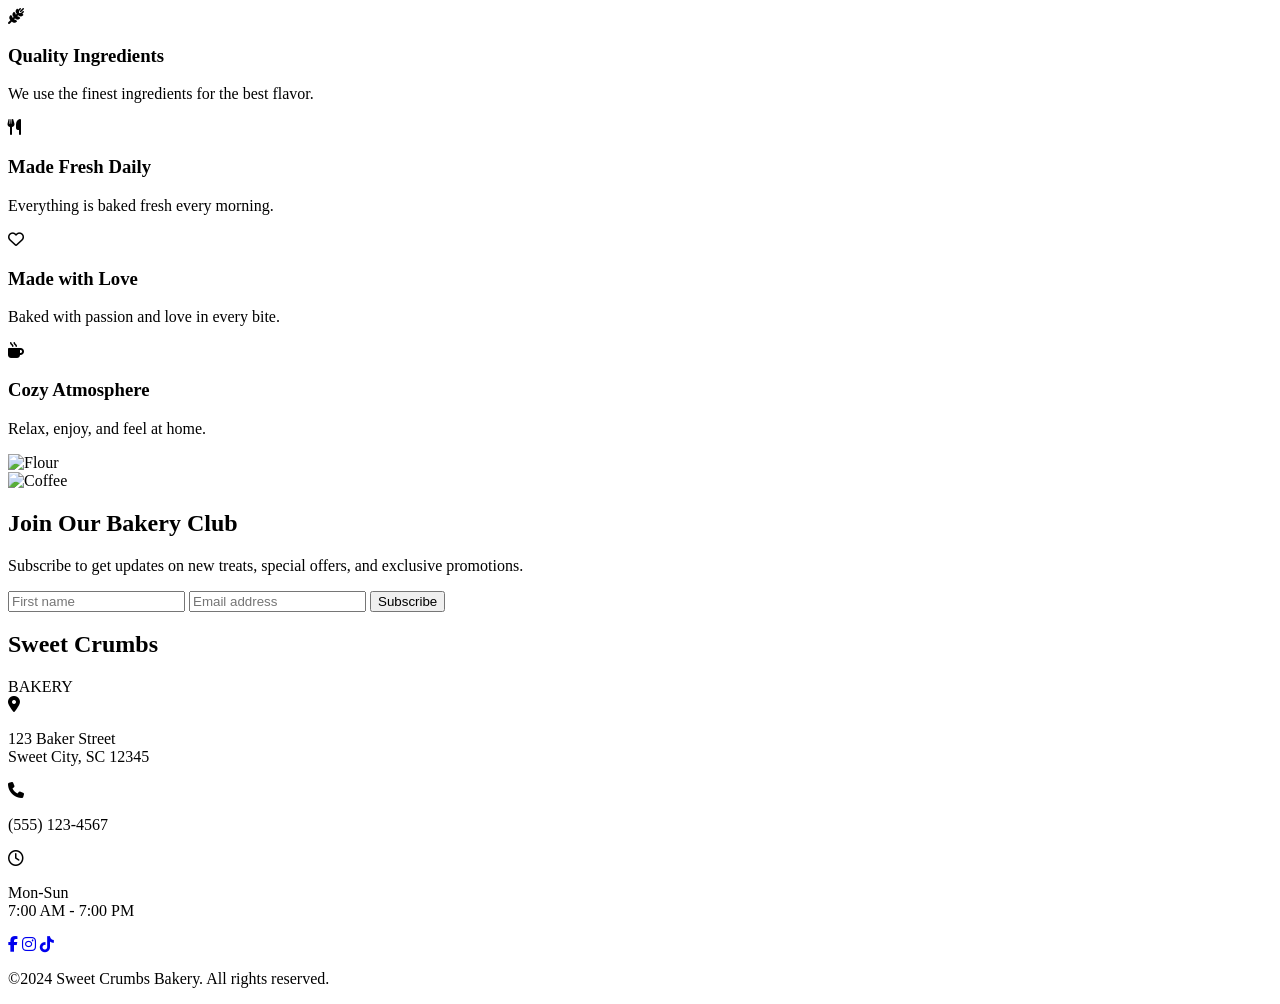
==== index.html @ a1d88586 "Add files via upload" ====
<!DOCTYPE html>
<html lang="en">

<head>

    <meta charset="UTF-8">
    <meta name="viewport" content="width=device-width, initial-scale=1.0">

    <title>Sweet Crumbs Bakery</title>

    <!-- Google Fonts -->
    <link rel="preconnect" href="https://fonts.googleapis.com">

    <link rel="preconnect" href="https://fonts.gstatic.com" crossorigin>

    <link href="https://fonts.googleapis.com/css2?family=Playfair+Display:wght@500;600;700&family=Poppins:wght@300;400;500;600&display=swap"
        rel="stylesheet">

    <!-- Font Awesome -->

    <link rel="stylesheet"
        href="https://cdnjs.cloudflare.com/ajax/libs/font-awesome/6.7.2/css/all.min.css">

    <link rel="stylesheet" href="style.css">
     
</head>

<body>

   
    <!-- ================= FEATURES ================= -->

    <section class="features">

        <div class="feature">

            <i class="fa-solid fa-wheat-awn"></i>

            <h3>

                Quality Ingredients

            </h3>

            <p>

                We use the finest
                ingredients for the best flavor.

            </p>

        </div>

        <div class="feature">

<i class="fa-solid fa-utensils"></i>

<h3>

                Made Fresh Daily

            </h3>

            <p>

                Everything is baked
                fresh every morning.

            </p>

        </div>

        <div class="feature">

            <i class="fa-regular fa-heart"></i>

            <h3>

                Made with Love

            </h3>

            <p>

                Baked with passion
                and love in every bite.

            </p>

        </div>

        <div class="feature">

            <i class="fa-solid fa-mug-hot"></i>

            <h3>

                Cozy Atmosphere

            </h3>

            <p>

                Relax,
                enjoy,
                and feel at home.

            </p>

        </div>

        <div class="feature-image">

<img src="img/flor1.png" alt="Flour">
        </div>

    </section>

    <!-- ================= JOIN ================= -->

    <section class="join">

        <div class="join-image">

<img src="img/Coffee.png" alt="Coffee">        </div>

        <div class="join-content">

            <h2>

                Join Our Bakery Club

            </h2>

            <p>

                Subscribe to get updates on new treats,
                special offers,
                and exclusive promotions.

            </p>

            <form id="subscribeForm">

                <input
                    id="name"
                    type="text"
                    placeholder="First name">

                <input
                    id="email"
                    type="email"
                    placeholder="Email address">

                <button type="submit">
                   Subscribe
               </button>
               
            </form>

        </div>

    </section>

    <!-- ================= FOOTER ================= -->

    <footer>

        <div class="footer-grid">

            <div class="footer-logo">

                <h2>

                    Sweet Crumbs

                </h2>

                <span>BAKERY</span>

            </div>

            <div>

                <i class="fa-solid fa-location-dot"></i>

                <p>

                    123 Baker Street

                    <br>

                    Sweet City, SC 12345

                </p>

            </div>

            <div>

                <i class="fa-solid fa-phone"></i>

                <p>

                    (555) 123-4567

                </p>

            </div>

            <div>

                <i class="fa-regular fa-clock"></i>

                <p>

                    Mon-Sun

                    <br>

                    7:00 AM - 7:00 PM

                </p>

            </div>

            <div class="social">

                <a href="#"><i class="fa-brands fa-facebook-f"></i></a>

                <a href="#"><i class="fa-brands fa-instagram"></i></a>

                <a href="#"><i class="fa-brands fa-tiktok"></i></a>

            </div>

        </div>

        <p class="copy">

            ©2024 Sweet Crumbs Bakery.
            All rights reserved.

        </p>

    </footer>

    <script src="script.js"></script>

</body>

</html>
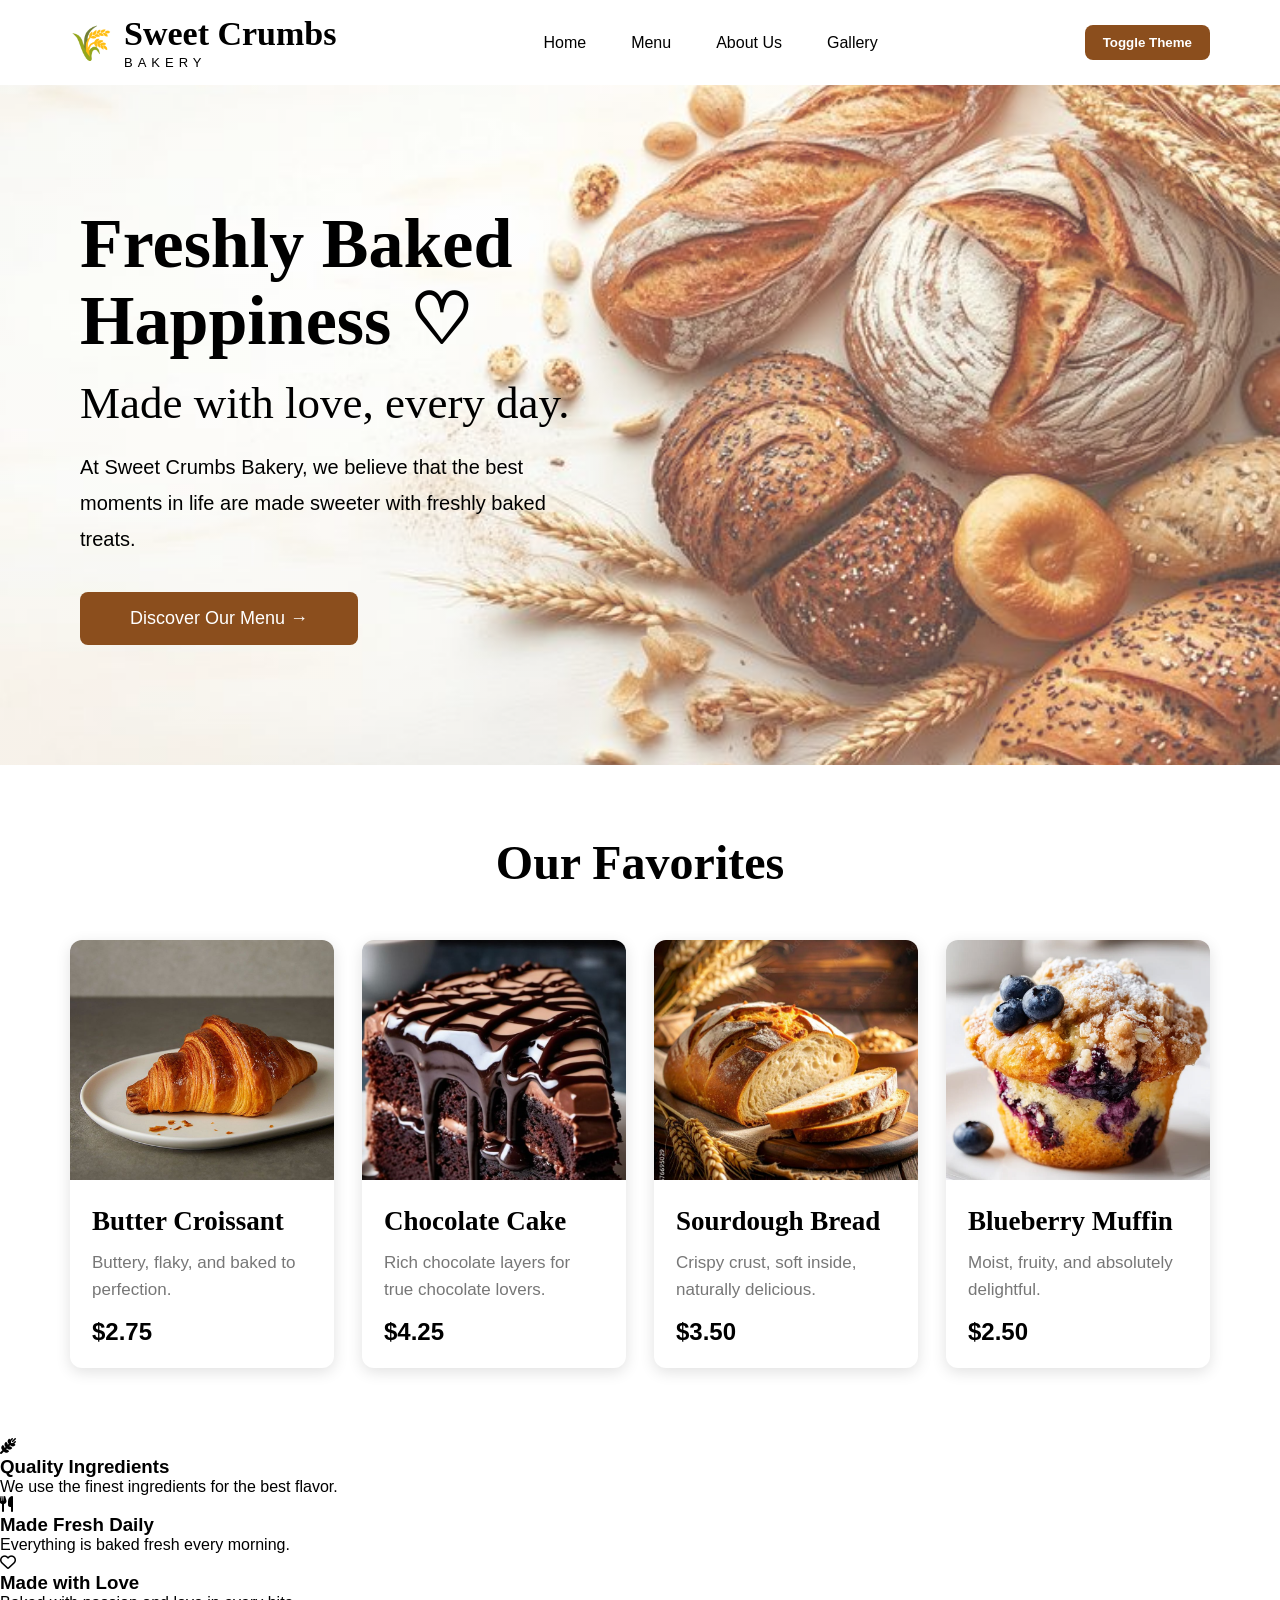
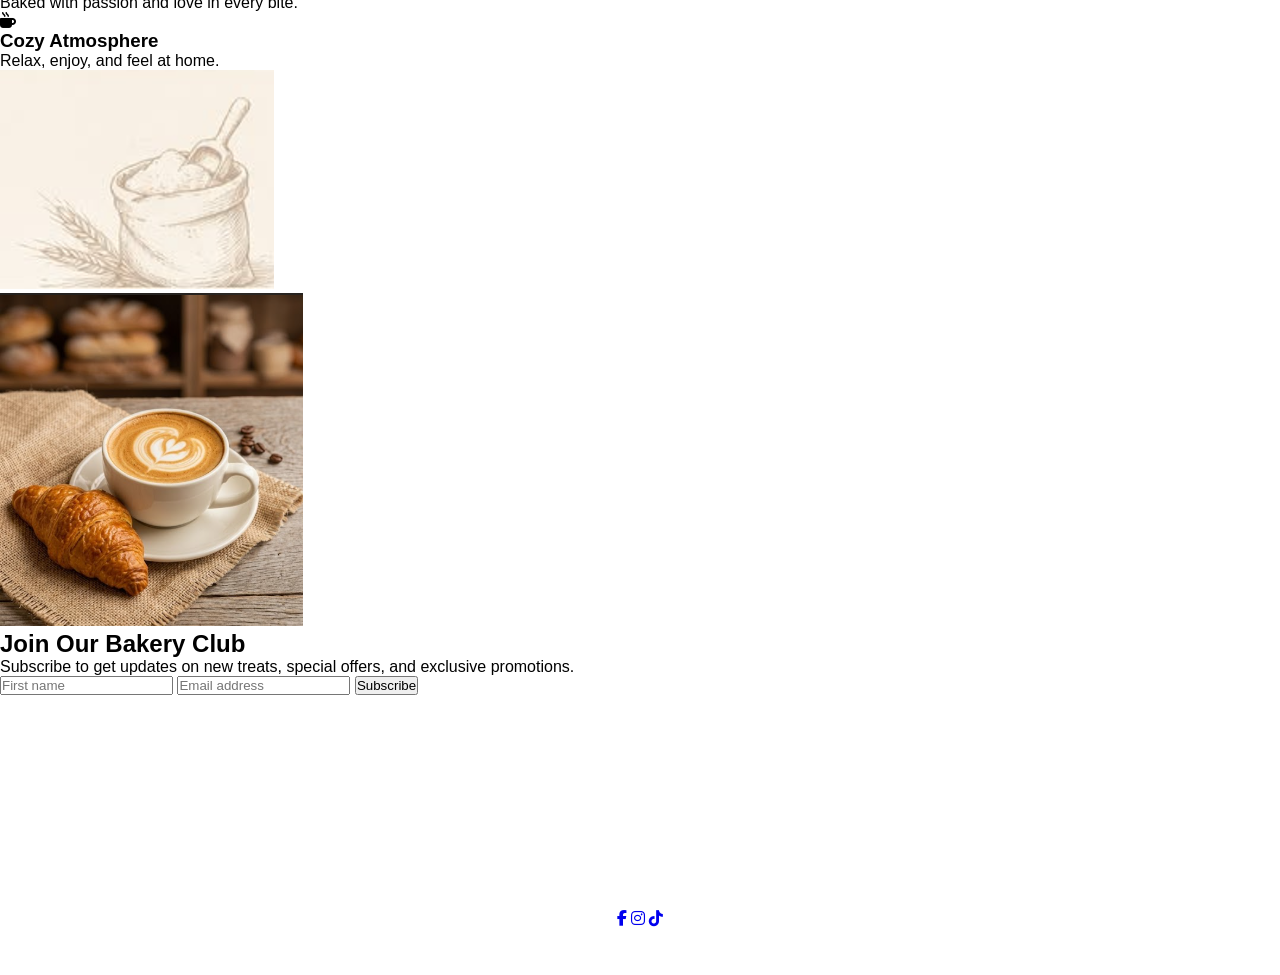
==== commit 89820ea8: "Add files via upload" ====
--- a/index.html
+++ b/index.html
@@ -2,7 +2,19 @@
 <html lang="en">
 
 <head>
-
+ <meta charset="UTF-8">
+    <meta name="viewport" content="width=device-width, initial-scale=1.0">
+    <title>Sweet Crumbs Bakery</title>
+
+<link rel="stylesheet" href="css/variables.css">
+<link rel="stylesheet" href="css/style.css">
+<link rel="stylesheet" href="css/responsive.css">
+
+    <link rel="preconnect" href="https://fonts.googleapis.com">
+    <link rel="preconnect" href="https://fonts.gstatic.com" crossorigin>
+
+    <link href="https://fonts.googleapis.com/css2?family=Playfair+Display:wght@400;600;700&family=Poppins:wght@300;400;500;600&family=Great+Vibes&display=swap" 
+    rel="stylesheet">
     <meta charset="UTF-8">
     <meta name="viewport" content="width=device-width, initial-scale=1.0">
 
@@ -27,7 +39,187 @@
 
 <body>
 
-   
+    <!-- ================= HEADER ================= -->
+
+    <header>
+
+        <div class="logo">
+
+           <div class="logo-icon">
+    🌾
+         </div>
+
+            <div class="logo-text">
+                <h2>Sweet Crumbs</h2>
+                <span>BAKERY</span>
+            </div>
+
+        </div>
+
+    <nav class="navbar">
+        <ul class="nav-links">
+            <li><a href="#" class="active">Home</a></li>
+            <li><a href="#">Menu</a></li>
+            <li><a href="#">About Us</a></li>
+            <li><a href="#">Gallery</a></li>
+        </ul>
+    </nav>
+
+    <button id="theme-toggle">Toggle Theme</button>
+
+    <div class="menu-btn">
+        <div></div>
+    </div>
+
+</header>
+
+
+
+
+    <!-- ================= HERO ================= -->
+
+    <section class="hero">
+
+        <div class="overlay">
+
+            <div class="hero-content">
+
+                <h1>
+                    Freshly Baked
+                    <br>
+                    Happiness ♡
+                </h1>
+
+                <h3>
+                    Made with love, every day.
+                </h3>
+
+                <p>
+
+                    At Sweet Crumbs Bakery, we believe that the
+                    best moments in life are made sweeter with
+                    freshly baked treats.
+
+                </p>
+                <a href="#" class="hero-btn">
+                    Discover Our Menu →
+                </a>
+
+            </div>
+
+        </div>
+
+    </section>
+
+
+
+
+
+
+    <!-- ================= FAVORITES ================= -->
+
+    <section class="favorites">
+
+        <h2>Our Favorites</h2>
+
+        <div class="cards">
+
+            <!-- Card 1 -->
+
+            <div class="card">
+
+                <img src="img/corissant.jpg" alt="Croissant">
+
+                <div class="card-body">
+
+                    <h3>Butter Croissant</h3>
+
+                    <p>
+                        Buttery, flaky, and baked to perfection.
+                    </p>
+
+                    <span>$2.75</span>
+
+                </div>
+
+            </div>
+
+
+
+            <!-- Card 2 -->
+
+            <div class="card">
+
+                <img src="img/cake.jpg" alt="Cake">
+
+                <div class="card-body">
+
+                    <h3>Chocolate Cake</h3>
+
+                    <p>
+                        Rich chocolate layers for true chocolate lovers.
+                    </p>
+
+                    <span>$4.25</span>
+
+                </div>
+
+            </div>
+
+
+
+            <!-- Card 3 -->
+
+            <div class="card">
+
+                <img src="img/bread.jpg" alt="Bread">
+
+                <div class="card-body">
+
+                    <h3>Sourdough Bread</h3>
+
+                    <p>
+                        Crispy crust, soft inside, naturally delicious.
+                    </p>
+
+                    <span>$3.50</span>
+
+                </div>
+
+            </div>
+
+
+
+
+            <!-- Card 4 -->
+
+            <div class="card">
+
+                <img src="img/muffin.jpg" alt="Muffin">
+
+                <div class="card-body">
+
+                    <h3>Blueberry Muffin</h3>
+
+                    <p>
+                        Moist, fruity, and absolutely delightful.
+                    </p>
+
+                    <span>$2.50</span>
+
+                </div>
+
+            </div>
+
+        </div>
+
+    </section>
+  <script src="js/theme.js"></script>
+<script src="js/main.js"></script>
+
+
+
+
     <!-- ================= FEATURES ================= -->
 
     <section class="features">
--- a/css/style.css
+++ b/css/style.css
@@ -0,0 +1,482 @@
+/* ================= RESET ================= */
+
+*{
+    margin:0;
+    padding:0;
+    box-sizing:border-box;
+}
+
+body{
+    font-family:'Poppins',sans-serif;
+    background:var(--bg-color);
+    color:var(--text-color);
+    transition:.3s;
+}
+
+/*================ HEADER ================*/
+
+header{
+    width:100%;
+    height:85px;
+    background:var(--header-bg);
+    display:flex;
+    justify-content:space-between;
+    align-items:center;
+    padding:0 70px;
+    box-shadow:var(--shadow);
+    position:fixed;
+    top:0;
+    left:0;
+    z-index:1000;
+    transition:.3s;
+}
+
+/*================ LOGO ================*/
+
+.logo{
+    display:flex;
+    align-items:center;
+    gap:12px;
+}
+
+.logo-icon{
+    font-size:34px;
+}
+
+.logo-text h2{
+    font-family:'Playfair Display',serif;
+    font-size:34px;
+    color:var(--text-color);
+}
+
+.logo-text span{
+    font-size:13px;
+    letter-spacing:5px;
+    color:var(--secondary);
+}
+
+/*================ NAVBAR ================*/
+
+.navbar ul{
+    display:flex;
+    list-style:none;
+    gap:45px;
+}
+
+.navbar a{
+    text-decoration:none;
+    color:var(--text-color);
+    font-weight:500;
+    transition:.3s;
+}
+
+.navbar a:hover,
+.navbar a.active{
+    color:var(--primary);
+    border-bottom:2px solid var(--primary);
+    padding-bottom:4px;
+}
+
+/*================ STICKY NAVBAR ================*/
+
+.navbar.sticky{
+    position:fixed;
+    top:0;
+    left:0;
+    width:100%;
+    background:#8b4e1d;
+    box-shadow:var(--shadow);
+    padding:20px;
+}
+
+/*================ THEME BUTTON ================*/
+
+#theme-toggle{
+ background:#8b4e1d;
+     color:#fff;
+    border:none;
+    padding:10px 18px;
+    border-radius:8px;
+    cursor:pointer;
+    font-weight:600;
+    transition:.3s;
+}
+
+#theme-toggle:hover{
+    background:var(--primary-hover);
+}
+
+/*================ MENU BUTTON ================*/
+
+.menu-btn{
+    display:none;
+    flex-direction:column;
+    justify-content:center;
+    gap:6px;
+    width:35px;
+    cursor:pointer;
+}
+
+.menu-btn div{
+    width:100%;
+    height:4px;
+    background:#8b4e1d;
+    border-radius:5px;
+    position:relative;
+}
+
+.menu-btn div::before,
+.menu-btn div::after{
+    content:"";
+    position:absolute;
+    width:100%;
+    height:4px;
+    background:var(--text-color);
+    border-radius:5px;
+}
+
+.menu-btn div::before{
+    top:-10px;
+}
+
+.menu-btn div::after{
+    top:10px;
+}
+
+/*================ HERO ================*/
+
+.hero{
+    margin-top:85px;
+    width:100%;
+    height:680px;
+    background-image:
+        linear-gradient(rgba(255,255,255,.25),rgba(255,255,255,.25)),
+        url("../images/bakery t1.1.jpg");
+    background-size:cover;
+    background-position:center;
+    display:flex;
+    align-items:center;
+}
+
+.hero-content{
+    width:500px;
+    margin-left:80px;
+}
+
+.hero-content h1{
+    font-family:'Playfair Display',serif;
+    font-size:70px;
+    line-height:1.1;
+    color:var(--text-color);
+    margin-bottom:18px;
+}
+
+.hero-content h3{
+    font-family:'Great Vibes',cursive;
+    font-size:45px;
+    color:var(--secondary);
+    margin-bottom:20px;
+    font-weight:400;
+}
+
+.hero-content p{
+    font-size:20px;
+    line-height:1.8;
+    color:var(--text-color);
+    margin-bottom:35px;
+}
+
+.hero-btn{
+    display:inline-flex;
+    align-items:center;
+    justify-content:center;
+    gap:10px;
+    text-decoration:none;
+    background:#8b4e1d;
+    color:#fff;
+    padding:16px 50px;
+    border-radius:8px;
+    font-size:18px;
+    transition:.3s;
+}
+
+.hero-btn:hover{
+    background:#8b4e1d;
+}
+
+/*================ FAVORITES ================*/
+
+.favorites{
+    padding:70px;
+    background:var(--bg-color);
+}
+
+.favorites h2{
+    text-align:center;
+    font-family:'Playfair Display',serif;
+    font-size:48px;
+    color:var(--text-color);
+    margin-bottom:50px;
+}
+
+.cards{
+    display:grid;
+    grid-template-columns:repeat(4,1fr);
+    gap:28px;
+}
+
+.card{
+    background:var(--card-bg);
+    border-radius:12px;
+    overflow:hidden;
+    box-shadow:0 4px 15px rgba(0,0,0,.12);
+    transition:.3s;
+}
+
+.card:hover{
+    transform:translateY(-8px);
+}
+
+.card img{
+    width:100%;
+    height:240px;
+    object-fit:cover;
+}
+
+.card-body{
+    padding:22px;
+}
+
+.card-body h3{
+    font-family:'Playfair Display',serif;
+    font-size:27px;
+    color:var(--text-color);
+    margin-bottom:12px;
+}
+
+.card-body p{
+    font-size:17px;
+    line-height:1.6;
+    color:#777;
+    margin-bottom:15px;
+}
+
+.card-body span{
+    color:var(--primary);
+    font-size:24px;
+    font-weight:bold;
+}
+/*================ ABOUT =================*/
+
+.about{
+    padding:80px 70px;
+    background:var(--card-bg);
+}
+
+.about-container{
+    display:grid;
+    grid-template-columns:1fr 1fr;
+    gap:60px;
+    align-items:center;
+}
+
+.about img{
+    width:100%;
+    border-radius:15px;
+    box-shadow:var(--shadow);
+}
+
+.about-text h2{
+    font-family:'Playfair Display',serif;
+    font-size:48px;
+    margin-bottom:20px;
+    color:var(--text-color);
+}
+
+.about-text p{
+    font-size:18px;
+    line-height:1.9;
+    color:var(--text-color);
+    margin-bottom:18px;
+}
+
+/*================ GALLERY =================*/
+
+.gallery{
+    padding:80px 70px;
+    background:var(--bg-color);
+}
+
+.gallery h2{
+    text-align:center;
+    font-size:48px;
+    font-family:'Playfair Display',serif;
+    margin-bottom:50px;
+}
+
+.gallery-grid{
+    display:grid;
+    grid-template-columns:repeat(3,1fr);
+    gap:20px;
+}
+
+.gallery-grid img{
+    width:100%;
+    height:280px;
+    object-fit:cover;
+    border-radius:12px;
+    cursor:pointer;
+    transition:.3s;
+}
+
+.gallery-grid img:hover{
+    transform:scale(1.05);
+}
+
+/*================ TESTIMONIALS =================*/
+
+.testimonials{
+    padding:80px 70px;
+    background:var(--card-bg);
+}
+
+.testimonials h2{
+    text-align:center;
+    font-size:48px;
+    font-family:'Playfair Display',serif;
+    margin-bottom:50px;
+}
+
+.testimonial-container{
+    display:grid;
+    grid-template-columns:repeat(3,1fr);
+    gap:30px;
+}
+
+.testimonial{
+    background:var(--bg-color);
+    padding:30px;
+    border-radius:12px;
+    box-shadow:var(--shadow);
+}
+
+.testimonial p{
+    line-height:1.8;
+    margin-bottom:20px;
+}
+
+.testimonial h4{
+    color:var(--primary);
+}
+
+/*================ CONTACT =================*/
+
+.contact{
+    padding:80px 70px;
+    background:var(--bg-color);
+}
+
+.contact h2{
+    text-align:center;
+    font-size:48px;
+    font-family:'Playfair Display',serif;
+    margin-bottom:50px;
+}
+
+.contact form{
+    max-width:700px;
+    margin:auto;
+    display:flex;
+    flex-direction:column;
+    gap:20px;
+}
+
+.contact input,
+.contact textarea{
+    padding:16px;
+    border:1px solid #ccc;
+    border-radius:8px;
+    background:var(--card-bg);
+    color:var(--text-color);
+    font-size:16px;
+}
+
+.contact textarea{
+    resize:none;
+    height:180px;
+}
+
+.contact button{
+    background:var(--primary);
+    color:#fff;
+    border:none;
+    padding:16px;
+    border-radius:8px;
+    cursor:pointer;
+    font-size:18px;
+    transition:.3s;
+}
+
+.contact button:hover{
+    background:#8b4e1d;
+}
+
+/*================ FOOTER =================*/
+
+footer{
+    background:var(--primary);
+    color:#fff;
+    text-align:center;
+    padding:30px 20px;
+}
+
+footer p{
+    font-size:15px;
+    letter-spacing:1px;
+}
+
+/*================ DARK MODE =================*/
+
+[data-theme="dark"] .card{
+    border:1px solid rgba(255,255,255,.08);
+}
+
+[data-theme="dark"] .navbar a{
+    color:var(--text-color);
+}
+
+[data-theme="dark"] .hero{
+    background-image:
+    linear-gradient(rgba(0,0,0,.45),rgba(0,0,0,.45)),
+    url("../images/bakery t1.1.jpg");
+}
+
+[data-theme="dark"] .card-body p{
+    color:#ddd;
+}
+
+[data-theme="dark"] .menu-btn div,
+[data-theme="dark"] .menu-btn div::before,
+[data-theme="dark"] .menu-btn div::after{
+    background:var(--text-color);
+}
+
+/*================ TRANSITIONS =================*/
+
+body,
+header,
+.card,
+.hero-btn,
+.navbar,
+.navbar a,
+.logo-text h2,
+.logo-text span,
+.hero-content h1,
+.hero-content h3,
+.hero-content p,
+.about,
+.gallery,
+.contact,
+footer{
+    transition:.3s ease;
+}
--- a/css/responsive.css
+++ b/css/responsive.css
@@ -0,0 +1,226 @@
+/* ===========================
+   RESPONSIVE
+=========================== */
+
+/* ========= Large Tablets ========= */
+
+@media (max-width:1100px){
+
+    header{
+        padding:0 40px;
+    }
+
+    .hero-content{
+        width:450px;
+    }
+
+    .hero-content h1{
+        font-size:55px;
+    }
+
+    .cards{
+        grid-template-columns:repeat(2,1fr);
+    }
+
+    .about-container{
+        grid-template-columns:1fr;
+        text-align:center;
+    }
+
+    .gallery-grid{
+        grid-template-columns:repeat(2,1fr);
+    }
+
+    .testimonial-container{
+        grid-template-columns:repeat(2,1fr);
+    }
+
+}
+
+/* ========= Tablets ========= */
+
+@media (max-width:768px){
+
+    header{
+        height:75px;
+        padding:0 20px;
+    }
+
+    /* Navigation */
+
+    .navbar{
+        position:absolute;
+        top:75px;
+        left:0;
+        width:100%;
+        background:var(--header-bg);
+        display:none;
+        box-shadow:var(--shadow);
+    }
+
+    .navbar.active{
+        display:block;
+    }
+
+    .navbar ul{
+        flex-direction:column;
+        gap:0;
+    }
+
+    .navbar ul li{
+        border-bottom:1px solid rgba(0,0,0,.08);
+    }
+
+    .navbar ul li a{
+        display:block;
+        padding:18px 20px;
+    }
+
+    .menu-btn{
+        display:flex;
+    }
+
+    /* Hero */
+
+    .hero{
+        margin-top:75px;
+        height:auto;
+        padding:90px 20px;
+        justify-content:center;
+        text-align:center;
+    }
+
+    .hero-content{
+        width:100%;
+        margin:0;
+    }
+
+    .hero-content h1{
+        font-size:42px;
+    }
+
+    .hero-content h3{
+        font-size:32px;
+    }
+
+    .hero-content p{
+        font-size:17px;
+    }
+
+    .hero-btn{
+        width:100%;
+        max-width:320px;
+    }
+
+    /* Favorites */
+
+    .favorites{
+        padding:50px 20px;
+    }
+
+    .cards{
+        grid-template-columns:1fr;
+    }
+
+    /* About */
+
+    .about{
+        padding:50px 20px;
+    }
+
+    .about-container{
+        grid-template-columns:1fr;
+        gap:30px;
+    }
+
+    .about-text{
+        text-align:center;
+    }
+
+    .about-text h2{
+        font-size:38px;
+    }
+
+    /* Gallery */
+
+    .gallery{
+        padding:50px 20px;
+    }
+
+    .gallery-grid{
+        grid-template-columns:1fr;
+    }
+
+    /* Testimonials */
+
+    .testimonials{
+        padding:50px 20px;
+    }
+
+    .testimonial-container{
+        grid-template-columns:1fr;
+    }
+
+    /* Contact */
+
+    .contact{
+        padding:50px 20px;
+    }
+
+}
+
+/* ========= Mobile ========= */
+
+@media (max-width:480px){
+
+    .logo-text h2{
+        font-size:24px;
+    }
+
+    .logo-text span{
+        font-size:10px;
+        letter-spacing:3px;
+    }
+
+    .hero-content h1{
+        font-size:34px;
+    }
+
+    .hero-content h3{
+        font-size:28px;
+    }
+
+    .hero-content p{
+        font-size:16px;
+    }
+
+    .favorites h2,
+    .about h2,
+    .gallery h2,
+    .testimonials h2,
+    .contact h2{
+        font-size:34px;
+    }
+
+    .card-body h3{
+        font-size:22px;
+    }
+
+    .gallery-grid img{
+        height:220px;
+    }
+
+    .testimonial{
+        padding:20px;
+    }
+
+    .contact input,
+    .contact textarea{
+        font-size:15px;
+    }
+
+    .contact button{
+        width:100%;
+    }
+
+}
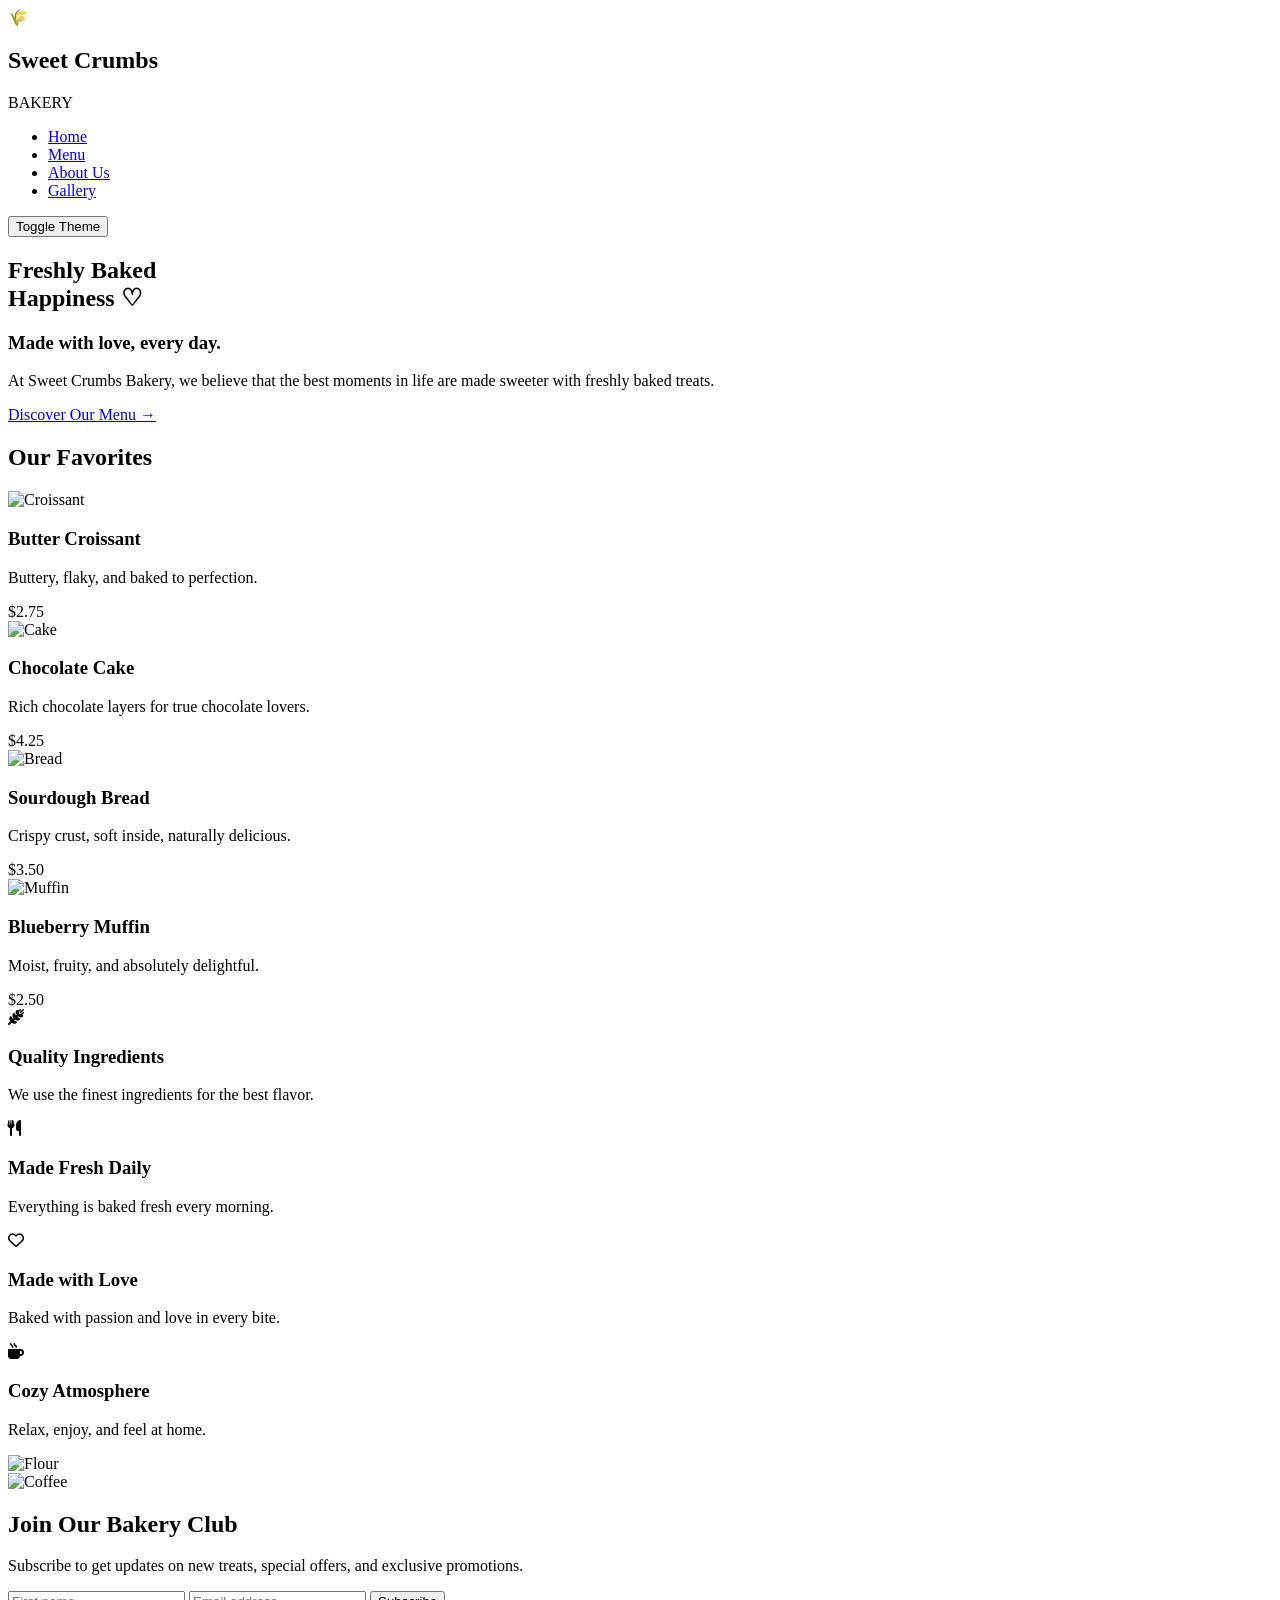
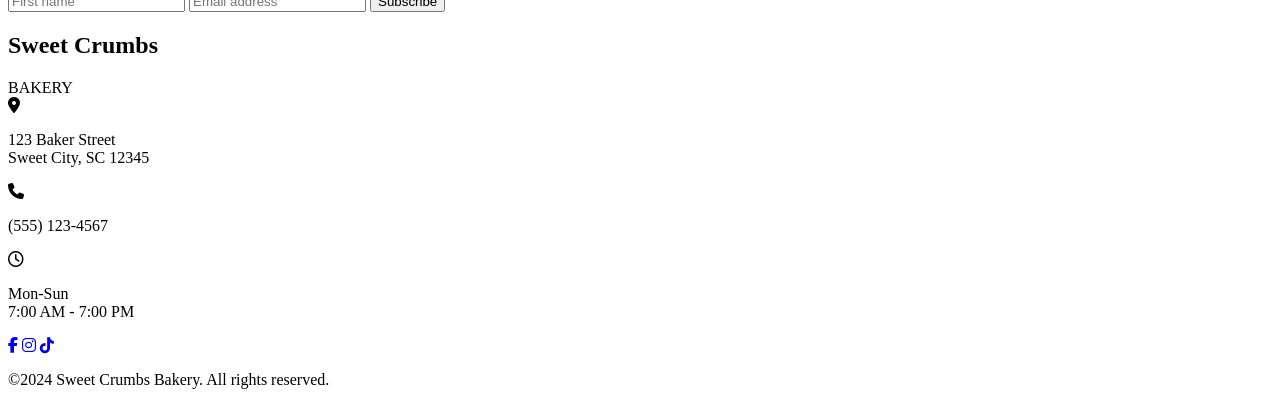
==== commit 54a699d5: "Add files via upload" ====
--- a/index.html
+++ b/index.html
@@ -6,9 +6,6 @@
     <meta name="viewport" content="width=device-width, initial-scale=1.0">
     <title>Sweet Crumbs Bakery</title>
 
-<link rel="stylesheet" href="css/variables.css">
-<link rel="stylesheet" href="css/style.css">
-<link rel="stylesheet" href="css/responsive.css">
 
     <link rel="preconnect" href="https://fonts.googleapis.com">
     <link rel="preconnect" href="https://fonts.gstatic.com" crossorigin>
@@ -56,14 +53,14 @@
 
         </div>
 
-    <nav class="navbar">
-        <ul class="nav-links">
-            <li><a href="#" class="active">Home</a></li>
-            <li><a href="#">Menu</a></li>
-            <li><a href="#">About Us</a></li>
-            <li><a href="#">Gallery</a></li>
-        </ul>
-    </nav>
+   <nav class="navbar">
+    <ul class="nav-links">
+        <li><a href="#home" class="active">Home</a></li>
+        <li><a href="#menu">Menu</a></li>
+        <li><a href="#about">About Us</a></li>
+        <li><a href="#gallery">Gallery</a></li>
+    </ul>
+</nav>
 
     <button id="theme-toggle">Toggle Theme</button>
 
@@ -78,8 +75,7 @@
 
     <!-- ================= HERO ================= -->
 
-    <section class="hero">
-
+<section class="hero" id="home">
         <div class="overlay">
 
             <div class="hero-content">
@@ -118,8 +114,7 @@
 
     <!-- ================= FAVORITES ================= -->
 
-    <section class="favorites">
-
+<section class="favorites" id="menu">
         <h2>Our Favorites</h2>
 
         <div class="cards">
@@ -214,10 +209,7 @@
         </div>
 
     </section>
-  <script src="js/theme.js"></script>
-<script src="js/main.js"></script>
-
-
+ 
 
 
     <!-- ================= FEATURES ================= -->
@@ -310,8 +302,7 @@
 
     <!-- ================= JOIN ================= -->
 
-    <section class="join">
-
+<section class="join" id="gallery">
         <div class="join-image">
 
 <img src="img/Coffee.png" alt="Coffee">        </div>
@@ -356,8 +347,7 @@
 
     <!-- ================= FOOTER ================= -->
 
-    <footer>
-
+<footer id="about">
         <div class="footer-grid">
 
             <div class="footer-logo">
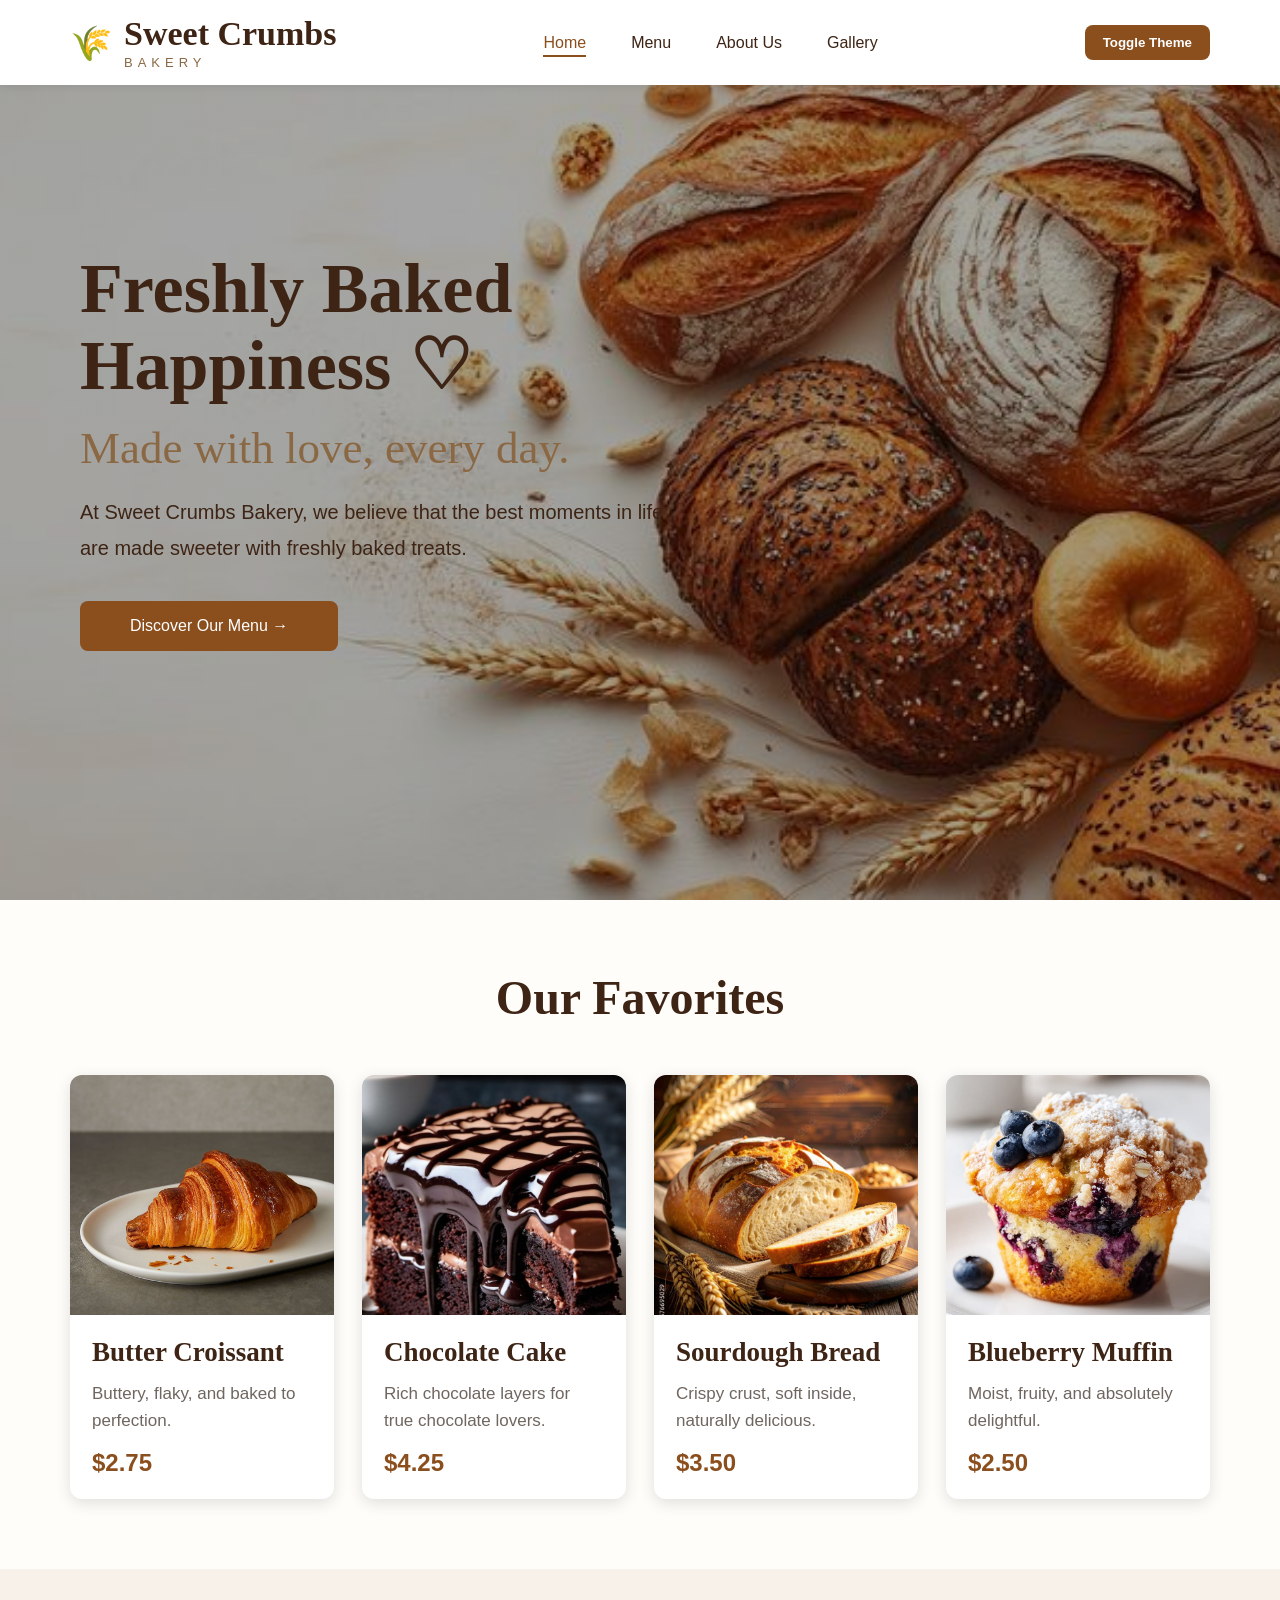
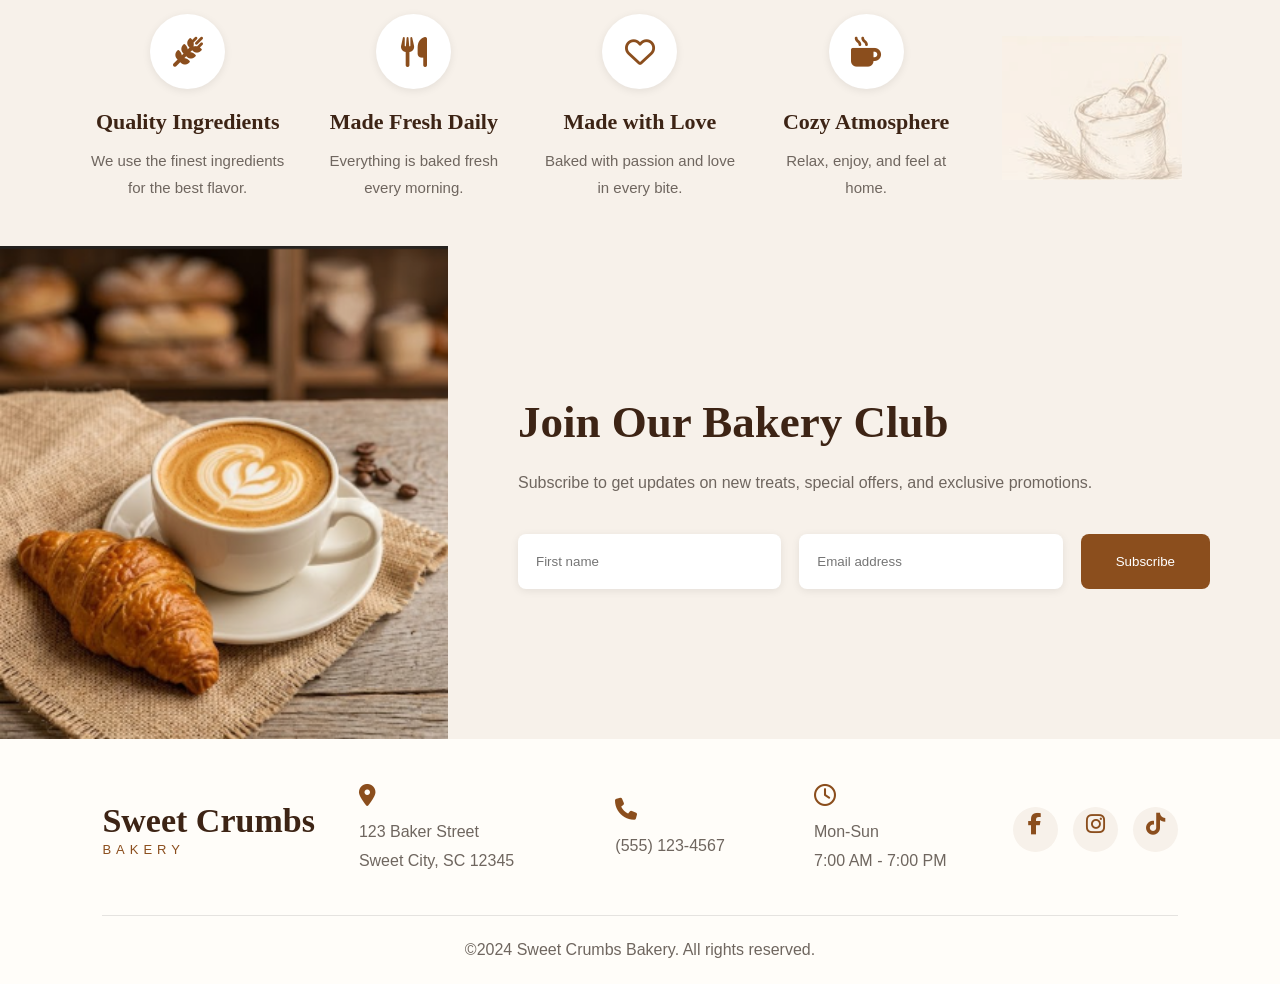
==== commit 11b576ab: "Update website" ====
--- a/index.html
+++ b/index.html
@@ -76,6 +76,7 @@
     <!-- ================= HERO ================= -->
 
 <section class="hero" id="home">
+    
         <div class="overlay">
 
             <div class="hero-content">
--- a/style.css
+++ b/style.css
@@ -0,0 +1,1549 @@
+/* =====================================
+            VARIABLES
+===================================== */
+
+:root{
+
+    --white:#ffffff;
+
+    --bg-color:#fffdf9;
+    --text-color:#3d2415;
+    --header-bg:#ffffff;
+    --card-bg:#ffffff;
+
+    --primary:#8b4e1d;
+    --primary-hover:#60310f;
+    --secondary:#8b6844;
+
+    --section:#f7f1ea;
+    --sub:#6f665f;
+
+    --shadow:0 2px 8px rgba(0,0,0,.08);
+
+    --radius:15px;
+
+}
+
+[data-theme="dark"]{
+
+    --bg-color:#1f1f1f;
+    --text-color:#c78c4d;
+    --header-bg:#2d2d2d;
+    --card-bg:#363636;
+
+    --primary:#d89b5d;
+    --primary-hover:#c28143;
+    --secondary:#e5c5a2;
+
+    --section:#2a2622;
+    --sub:#d1cbc5;
+
+    --shadow:0 2px 8px rgba(255,255,255,.08);
+
+}
+
+/* Hide flour image in dark mode */
+[data-theme="dark"] .feature-image{
+    display:none;
+}
+
+/* =====================================
+                RESET
+===================================== */
+
+*{
+
+    margin:0;
+    padding:0;
+    box-sizing:border-box;
+    scroll-behavior:smooth;
+
+}
+
+body{
+
+    font-family:'Poppins',sans-serif;
+    background:var(--bg-color);
+    color:var(--text-color);
+    transition:.3s;
+
+}
+
+img{
+
+    width:100%;
+    display:block;
+
+}
+
+a{
+
+    text-decoration:none;
+
+}
+
+ul{
+
+    list-style:none;
+
+}
+
+
+/* =====================================
+                HEADER
+===================================== */
+
+header{
+
+    width:100%;
+    height:85px;
+
+    position:fixed;
+    top:0;
+    left:0;
+    z-index:1000;
+
+    display:flex;
+    justify-content:space-between;
+    align-items:center;
+
+    padding:0 70px;
+
+    background:var(--header-bg);
+
+    box-shadow:var(--shadow);
+
+    transition:.3s;
+
+}
+
+
+/* =====================================
+                LOGO
+===================================== */
+
+.logo{
+
+    display:flex;
+    align-items:center;
+    gap:12px;
+
+}
+
+.logo-icon{
+
+    font-size:34px;
+
+}
+
+.logo-text h2{
+
+    font-family:'Playfair Display',serif;
+    font-size:34px;
+    color:var(--text-color);
+
+}
+
+.logo-text span{
+
+    font-size:13px;
+    letter-spacing:5px;
+    color:var(--secondary);
+
+}
+
+
+/* =====================================
+                NAVBAR
+===================================== */
+
+.navbar ul{
+
+    display:flex;
+    gap:45px;
+
+}
+
+.navbar a{
+
+    color:var(--text-color);
+    font-weight:500;
+    transition:.3s;
+
+}
+
+.navbar a:hover,
+.navbar a.active{
+
+    color:var(--primary);
+    border-bottom:2px solid var(--primary);
+    padding-bottom:4px;
+
+}
+
+
+/* =====================================
+            THEME BUTTON
+===================================== */
+
+#theme-toggle{
+
+    background:var(--primary);
+
+    color:#fff;
+
+    border:none;
+
+    padding:10px 18px;
+
+    border-radius:8px;
+
+    cursor:pointer;
+
+    font-weight:600;
+
+    transition:.3s;
+
+}
+
+#theme-toggle:hover{
+
+    background:var(--primary-hover);
+
+}
+
+
+/* =====================================
+            MENU BUTTON
+===================================== */
+
+.menu-btn{
+
+    display:none;
+
+    flex-direction:column;
+
+    justify-content:center;
+
+    gap:6px;
+
+    width:35px;
+
+    cursor:pointer;
+
+}
+
+.menu-btn div{
+
+    width:100%;
+    height:4px;
+
+    background:var(--primary);
+
+    border-radius:5px;
+
+    position:relative;
+
+}
+
+.menu-btn div::before,
+.menu-btn div::after{
+
+    content:"";
+
+    position:absolute;
+
+    width:100%;
+    height:4px;
+
+    background:var(--primary);
+
+    border-radius:5px;
+
+}
+
+.menu-btn div::before{
+
+
+    top:-10px;
+
+}
+
+.menu-btn div::after{
+
+    top:10px;
+
+}
+
+/*=====================================
+            HERO
+=====================================*/
+
+
+.hero{
+    background: linear-gradient(rgba(0,0,0,0.35), rgba(0,0,0,0.35)),
+                url("img/bakery.jpg");
+    background-size: cover;
+    background-position: center;
+    background-repeat: no-repeat;
+
+    width: 100%;
+    height: 100vh;
+
+    display: flex;
+    justify-content: flex-start; /* يجعل المحتوى على اليسار */
+    align-items: center;
+    padding-left: 80px;          /* مسافة من الحافة */
+}
+
+
+
+
+    .hero-content{
+    max-width: 600px;
+    color: white;
+    text-align: left; /* النص يبدأ من اليسار */
+}
+
+
+.hero-content h1{
+
+    font-family:'Playfair Display',serif;
+    font-size:70px;
+    line-height:1.1;
+
+    color:var(--text-color);
+
+    margin-bottom:18px;
+
+}
+
+.hero-content h3{
+
+    font-family:'Great Vibes',cursive;
+
+    font-size:45px;
+
+    color:var(--secondary);
+
+    margin-bottom:20px;
+
+    font-weight:400;
+
+}
+
+.hero-content p{
+
+    font-size:20px;
+    line-height:1.8;
+
+    color:var(--text-color);
+
+    margin-bottom:35px;
+
+}
+
+.hero-btn{
+
+    display:inline-flex;
+
+    justify-content:center;
+    align-items:center;
+
+    gap:10px;
+
+    background:var(--primary);
+
+    color:#fff;
+
+    padding:16px 50px;
+
+    border-radius:8px;
+
+    transition:.3s;
+
+}
+
+.hero-btn:hover{
+
+    background:var(--primary-hover);
+
+}
+
+/* Hero title in dark mode */
+[data-theme="dark"] .hero-content h1{
+    color:#d6b38a;
+}
+/*=====================================
+            FAVORITES
+=====================================*/
+
+.favorites{
+
+    padding:70px;
+
+    background:var(--bg-color);
+
+}
+
+.favorites h2{
+
+    text-align:center;
+
+    font-family:'Playfair Display',serif;
+
+    font-size:48px;
+
+    color:var(--text-color);
+
+    margin-bottom:50px;
+
+}
+
+/*=====================================
+                CARDS
+=====================================*/
+
+.cards{
+
+    display:grid;
+
+    grid-template-columns:repeat(4,1fr);
+
+    gap:28px;
+
+}
+
+.card{
+
+    background:var(--card-bg);
+
+    border-radius:12px;
+
+    overflow:hidden;
+
+    box-shadow:0 4px 15px rgba(0,0,0,.12);
+
+    transition:.3s;
+
+}
+
+.card:hover{
+
+    transform:translateY(-8px);
+
+}
+
+.card img{
+
+    width:100%;
+
+    height:240px;
+
+    object-fit:cover;
+
+}
+
+.card-body{
+
+    padding:22px;
+
+}
+
+.card-body h3{
+
+    font-family:'Playfair Display',serif;
+
+    font-size:27px;
+
+    color:var(--text-color);
+
+    margin-bottom:12px;
+
+}
+
+.card-body p{
+
+    font-size:17px;
+
+    line-height:1.6;
+
+    color:var(--sub);
+
+    margin-bottom:15px;
+
+}
+
+.card-body span{
+
+    color:var(--primary);
+
+    font-size:24px;
+
+    font-weight:bold;
+
+}
+/*=====================================
+                ABOUT
+=====================================*/
+
+.about{
+
+    padding:80px 70px;
+
+    background:var(--card-bg);
+
+}
+
+.about-container{
+
+    display:grid;
+
+    grid-template-columns:1fr 1fr;
+
+    gap:60px;
+
+    align-items:center;
+
+}
+
+.about img{
+
+    width:100%;
+
+    border-radius:15px;
+
+    box-shadow:var(--shadow);
+
+}
+
+.about-text h2{
+
+    font-family:'Playfair Display',serif;
+
+    font-size:48px;
+
+    color:var(--text-color);
+
+    margin-bottom:20px;
+
+}
+
+.about-text p{
+
+    font-size:18px;
+
+    line-height:1.9;
+
+    color:var(--text-color);
+
+    margin-bottom:18px;
+
+}
+
+
+/*=====================================
+                GALLERY
+=====================================*/
+
+.gallery{
+
+    padding:80px 70px;
+
+    background:var(--bg-color);
+
+}
+
+.gallery h2{
+
+    text-align:center;
+
+    font-family:'Playfair Display',serif;
+
+    font-size:48px;
+
+    color:var(--text-color);
+
+    margin-bottom:50px;
+
+}
+
+.gallery-grid{
+
+    display:grid;
+
+    grid-template-columns:repeat(3,1fr);
+
+    gap:20px;
+
+}
+
+.gallery-grid img{
+
+    width:100%;
+
+    height:280px;
+
+    object-fit:cover;
+
+    border-radius:12px;
+
+    cursor:pointer;
+
+    transition:.3s;
+
+}
+
+.gallery-grid img:hover{
+
+    transform:scale(1.05);
+
+}
+
+
+/*=====================================
+            TESTIMONIALS
+=====================================*/
+
+.testimonials{
+
+    padding:80px 70px;
+
+    background:var(--card-bg);
+
+}
+
+.testimonials h2{
+
+    text-align:center;
+
+    font-family:'Playfair Display',serif;
+
+    font-size:48px;
+
+    color:var(--text-color);
+
+    margin-bottom:50px;
+
+}
+
+.testimonial-container{
+
+    display:grid;
+
+    grid-template-columns:repeat(3,1fr);
+
+    gap:30px;
+
+}
+
+.testimonial{
+
+    background:var(--bg-color);
+
+    padding:30px;
+
+    border-radius:12px;
+
+    box-shadow:var(--shadow);
+
+}
+
+.testimonial p{
+
+    line-height:1.8;
+
+    margin-bottom:20px;
+
+    color:var(--text-color);
+
+}
+
+.testimonial h4{
+
+    color:var(--primary);
+
+}
+
+
+/*=====================================
+                CONTACT
+=====================================*/
+
+.contact{
+
+    padding:80px 70px;
+
+    background:var(--bg-color);
+
+}
+
+.contact h2{
+
+    text-align:center;
+
+    font-family:'Playfair Display',serif;
+
+    font-size:48px;
+
+    color:var(--text-color);
+
+    margin-bottom:50px;
+
+}
+
+.contact form{
+
+    max-width:700px;
+
+    margin:auto;
+
+    display:flex;
+
+    flex-direction:column;
+
+    gap:20px;
+
+}
+
+.contact input,
+.contact textarea{
+
+    padding:16px;
+
+    border:1px solid #ccc;
+
+    border-radius:8px;
+
+    background:var(--card-bg);
+
+    color:var(--text-color);
+
+    font-size:16px;
+
+}
+
+.contact textarea{
+
+    resize:none;
+
+    height:180px;
+
+}
+
+.contact button{
+
+    background:var(--primary);
+
+    color:#fff;
+
+    border:none;
+
+    padding:16px;
+
+    border-radius:8px;
+
+    cursor:pointer;
+
+    font-size:18px;
+
+    transition:.3s;
+
+}
+
+.contact button:hover{
+
+    background:var(--primary-hover);
+
+}
+/*=====================================
+            FEATURES
+=====================================*/
+
+.features{
+
+    display:grid;
+
+    grid-template-columns:repeat(5,1fr);
+
+    align-items:center;
+
+    gap:30px;
+
+    padding:45px 7%;
+
+    background:var(--section);
+
+}
+
+.feature{
+
+    text-align:center;
+
+}
+
+.feature i{
+
+    width:75px;
+    height:75px;
+
+    display:flex;
+    justify-content:center;
+    align-items:center;
+
+    margin:0 auto 20px;
+
+    border-radius:50%;
+
+    background:var(--card-bg);
+
+    color:var(--primary);
+
+    font-size:30px;
+
+    box-shadow:var(--shadow);
+
+}
+
+.feature h3{
+
+    font-family:'Playfair Display',serif;
+
+    font-size:22px;
+
+    color:var(--text-color);
+
+    margin-bottom:12px;
+
+}
+
+.feature p{
+
+    color:var(--sub);
+
+    line-height:1.8;
+
+    font-size:15px;
+
+}
+
+.feature-image{
+
+    display:flex;
+
+    justify-content:center;
+
+}
+
+.feature-image img{
+
+    width:180px;
+
+    opacity:.8;
+
+}
+
+
+/*=====================================
+            JOIN SECTION
+=====================================*/
+
+.join{
+
+    display:grid;
+
+    grid-template-columns:35% 65%;
+
+    background:var(--section);
+
+}
+
+.join-image img{
+
+    height:100%;
+
+    object-fit:cover;
+
+}
+
+.join-content{
+
+    padding:70px;
+
+    display:flex;
+
+    flex-direction:column;
+
+    justify-content:center;
+
+}
+
+.join-content h2{
+
+    font-family:'Playfair Display',serif;
+
+    font-size:45px;
+
+    color:var(--text-color);
+
+    margin-bottom:20px;
+
+}
+
+.join-content p{
+
+    width:85%;
+
+    color:var(--sub);
+
+    line-height:1.9;
+
+    margin-bottom:35px;
+
+}
+
+#subscribeForm{
+
+    display:flex;
+
+    gap:18px;
+
+    flex-wrap:wrap;
+
+}
+
+#subscribeForm input{
+
+    flex:1;
+
+    min-width:220px;
+
+    height:55px;
+
+    padding:0 18px;
+
+    border:none;
+
+    outline:none;
+
+    border-radius:8px;
+
+    background:var(--card-bg);
+
+    color:var(--text-color);
+
+    box-shadow:var(--shadow);
+
+}
+
+#subscribeForm button{
+
+    background:var(--primary);
+
+    color:#fff;
+
+    border:none;
+
+    border-radius:8px;
+
+    padding:0 35px;
+
+    cursor:pointer;
+
+    transition:.3s;
+
+}
+
+#subscribeForm button:hover{
+
+    background:var(--primary-hover);
+
+}
+
+
+/*=====================================
+                FOOTER
+=====================================*/
+
+footer{
+
+    background:var(--bg-color);
+
+    padding:45px 8% 25px;
+
+}
+
+.footer-grid{
+
+    display:grid;
+
+    grid-template-columns:
+        2fr
+        2fr
+        1.5fr
+        1.5fr
+        1fr;
+
+    gap:25px;
+
+    align-items:center;
+
+}
+
+.footer-logo h2{
+
+    font-family:'Playfair Display',serif;
+
+    font-size:34px;
+
+    color:var(--text-color);
+
+}
+
+.footer-logo span{
+
+    color:var(--primary);
+
+    font-size:13px;
+
+    letter-spacing:5px;
+
+}
+
+.footer-grid i{
+
+    color:var(--primary);
+
+    font-size:22px;
+
+    margin-bottom:12px;
+
+}
+
+.footer-grid p{
+
+    color:var(--sub);
+
+    line-height:1.8;
+
+}
+
+.social{
+
+    display:flex;
+
+    justify-content:center;
+
+    align-items:center;
+
+    gap:15px;
+
+}
+
+.social a{
+
+    width:45px;
+
+    height:45px;
+
+    display:flex;
+
+    justify-content:center;
+
+    align-items:center;
+
+    border-radius:50%;
+
+    background:var(--section);
+
+    color:var(--primary);
+
+    transition:.3s;
+
+}
+
+.social a:hover{
+
+    background:var(--primary);
+
+    color:#fff;
+
+}
+
+.copy{
+
+    margin-top:40px;
+
+    padding-top:25px;
+
+    text-align:center;
+
+    color:var(--sub);
+
+    border-top:1px solid rgba(0,0,0,.1);
+
+}
+
+
+/*=====================================
+            INPUT STYLES
+=====================================*/
+
+input{
+
+    border:2px solid #ccc;
+
+    padding:10px;
+
+    border-radius:6px;
+
+    outline:none;
+
+    transition:.3s;
+
+}
+
+input:focus{
+
+    border-color:#4a90e2;
+
+    box-shadow:0 0 8px rgba(74,144,226,.3);
+
+}
+
+input.error{
+
+    border-color:#e74c3c;
+
+    background:rgba(231,76,60,.05);
+
+}
+
+.error-message{
+
+    display:block;
+
+    margin-top:5px;
+
+    color:#e74c3c;
+
+    font-size:12px;
+
+}
+
+.success-message{
+
+    position:fixed;
+
+    left:50%;
+
+    bottom:20px;
+
+    transform:translateX(-50%);
+
+    background:#2ecc71;
+
+    color:#fff;
+
+    padding:12px 18px;
+
+    border-radius:8px;
+
+    animation:fadeInOut 2.5s ease;
+
+}
+
+@keyframes fadeInOut{
+
+    0%{
+
+        opacity:0;
+
+        transform:translateX(-50%) translateY(10px);
+
+    }
+
+    10%{
+
+        opacity:1;
+
+        transform:translateX(-50%) translateY(0);
+
+    }
+
+    90%{
+
+        opacity:1;
+
+    }
+
+    100%{
+
+        opacity:0;
+
+        transform:translateX(-50%) translateY(10px);
+
+    }
+
+}
+/*=====================================
+            RESPONSIVE
+=====================================*/
+
+/*========== Large Tablets ==========*/
+
+@media (max-width:1100px){
+
+    header{
+        padding:0 40px;
+    }
+
+    .hero-content{
+        width:450px;
+    }
+
+    .hero-content h1{
+        font-size:55px;
+    }
+
+    .cards{
+        grid-template-columns:repeat(2,1fr);
+    }
+
+    .about-container{
+        grid-template-columns:1fr;
+        text-align:center;
+    }
+
+    .gallery-grid{
+        grid-template-columns:repeat(2,1fr);
+    }
+
+    .testimonial-container{
+        grid-template-columns:repeat(2,1fr);
+    }
+
+    .features{
+        grid-template-columns:repeat(2,1fr);
+    }
+
+    .feature-image{
+        grid-column:1/3;
+    }
+
+    .footer-grid{
+        grid-template-columns:repeat(2,1fr);
+    }
+
+    .footer-logo{
+        grid-column:1/3;
+        text-align:center;
+    }
+
+    .social{
+        grid-column:1/3;
+        justify-content:center;
+    }
+
+}
+
+
+/*========== Tablets ==========*/
+
+@media (max-width:768px){
+
+    header{
+
+        height:75px;
+
+        padding:0 20px;
+
+    }
+
+    .navbar{
+
+        position:absolute;
+
+        top:75px;
+
+        left:0;
+
+        width:100%;
+
+        background:var(--header-bg);
+
+        display:none;
+
+        box-shadow:var(--shadow);
+
+    }
+
+    .navbar.active{
+
+        display:block;
+
+    }
+
+    .navbar ul{
+
+        flex-direction:column;
+
+        gap:0;
+
+    }
+
+    .navbar ul li{
+
+        border-bottom:1px solid rgba(0,0,0,.08);
+
+    }
+
+    .navbar ul li a{
+
+        display:block;
+
+        padding:18px 20px;
+
+    }
+
+    .menu-btn{
+
+        display:flex;
+
+    }
+
+    .hero{
+
+        margin-top:75px;
+
+        height:auto;
+
+        padding:90px 20px;
+
+        justify-content:center;
+
+        text-align:center;
+
+    }
+
+    .hero-content{
+
+        width:100%;
+
+        margin:0;
+
+    }
+
+    .hero-content h1{
+
+        font-size:42px;
+
+    }
+
+    .hero-content h3{
+
+        font-size:32px;
+
+    }
+
+    .hero-content p{
+
+        font-size:17px;
+
+    }
+
+    .hero-btn{
+
+        width:100%;
+
+        max-width:320px;
+
+    }
+
+    .favorites,
+    .about,
+    .gallery,
+    .testimonials,
+    .contact{
+
+        padding:50px 20px;
+
+    }
+
+    .cards,
+    .gallery-grid,
+    .testimonial-container{
+
+        grid-template-columns:1fr;
+
+    }
+
+    .about-container{
+
+        grid-template-columns:1fr;
+
+        gap:30px;
+
+    }
+
+    .about-text{
+
+        text-align:center;
+
+    }
+
+    .about-text h2{
+
+        font-size:38px;
+
+    }
+
+    .join{
+
+        grid-template-columns:1fr;
+
+    }
+
+    .join-content{
+
+        padding:45px 25px;
+
+        text-align:center;
+
+    }
+
+    .join-content p{
+
+        width:100%;
+
+    }
+
+    #subscribeForm{
+
+        flex-direction:column;
+
+    }
+
+    #subscribeForm button{
+
+        height:55px;
+
+    }
+
+}
+
+
+/*========== Mobile ==========*/
+
+@media (max-width:600px){
+
+    .features{
+
+        grid-template-columns:1fr;
+
+    }
+
+    .feature-image{
+
+        grid-column:auto;
+
+    }
+
+    .footer-grid{
+
+        grid-template-columns:1fr;
+
+        text-align:center;
+
+    }
+
+    .social{
+
+        justify-content:center;
+
+    }
+
+}
+
+@media (max-width:480px){
+
+    .logo-text h2{
+
+        font-size:24px;
+
+    }
+
+    .logo-text span{
+
+        font-size:10px;
+
+        letter-spacing:3px;
+
+    }
+
+    .hero-content h1{
+
+        font-size:34px;
+
+    }
+
+    .hero-content h3{
+
+        font-size:28px;
+
+    }
+
+    .hero-content p{
+
+        font-size:16px;
+
+    }
+
+    .favorites h2,
+    .about h2,
+    .gallery h2,
+    .testimonials h2,
+    .contact h2{
+
+        font-size:34px;
+
+    }
+
+    .card-body h3{
+
+        font-size:22px;
+
+    }
+
+    .gallery-grid img{
+
+        height:220px;
+
+    }
+
+    .testimonial{
+
+        padding:20px;
+
+    }
+
+    .contact input,
+    .contact textarea{
+
+        font-size:15px;
+
+    }
+
+    .contact button{
+
+        width:100%;
+
+    }
+
+    .join-content h2{
+
+        font-size:34px;
+
+    }
+
+}
